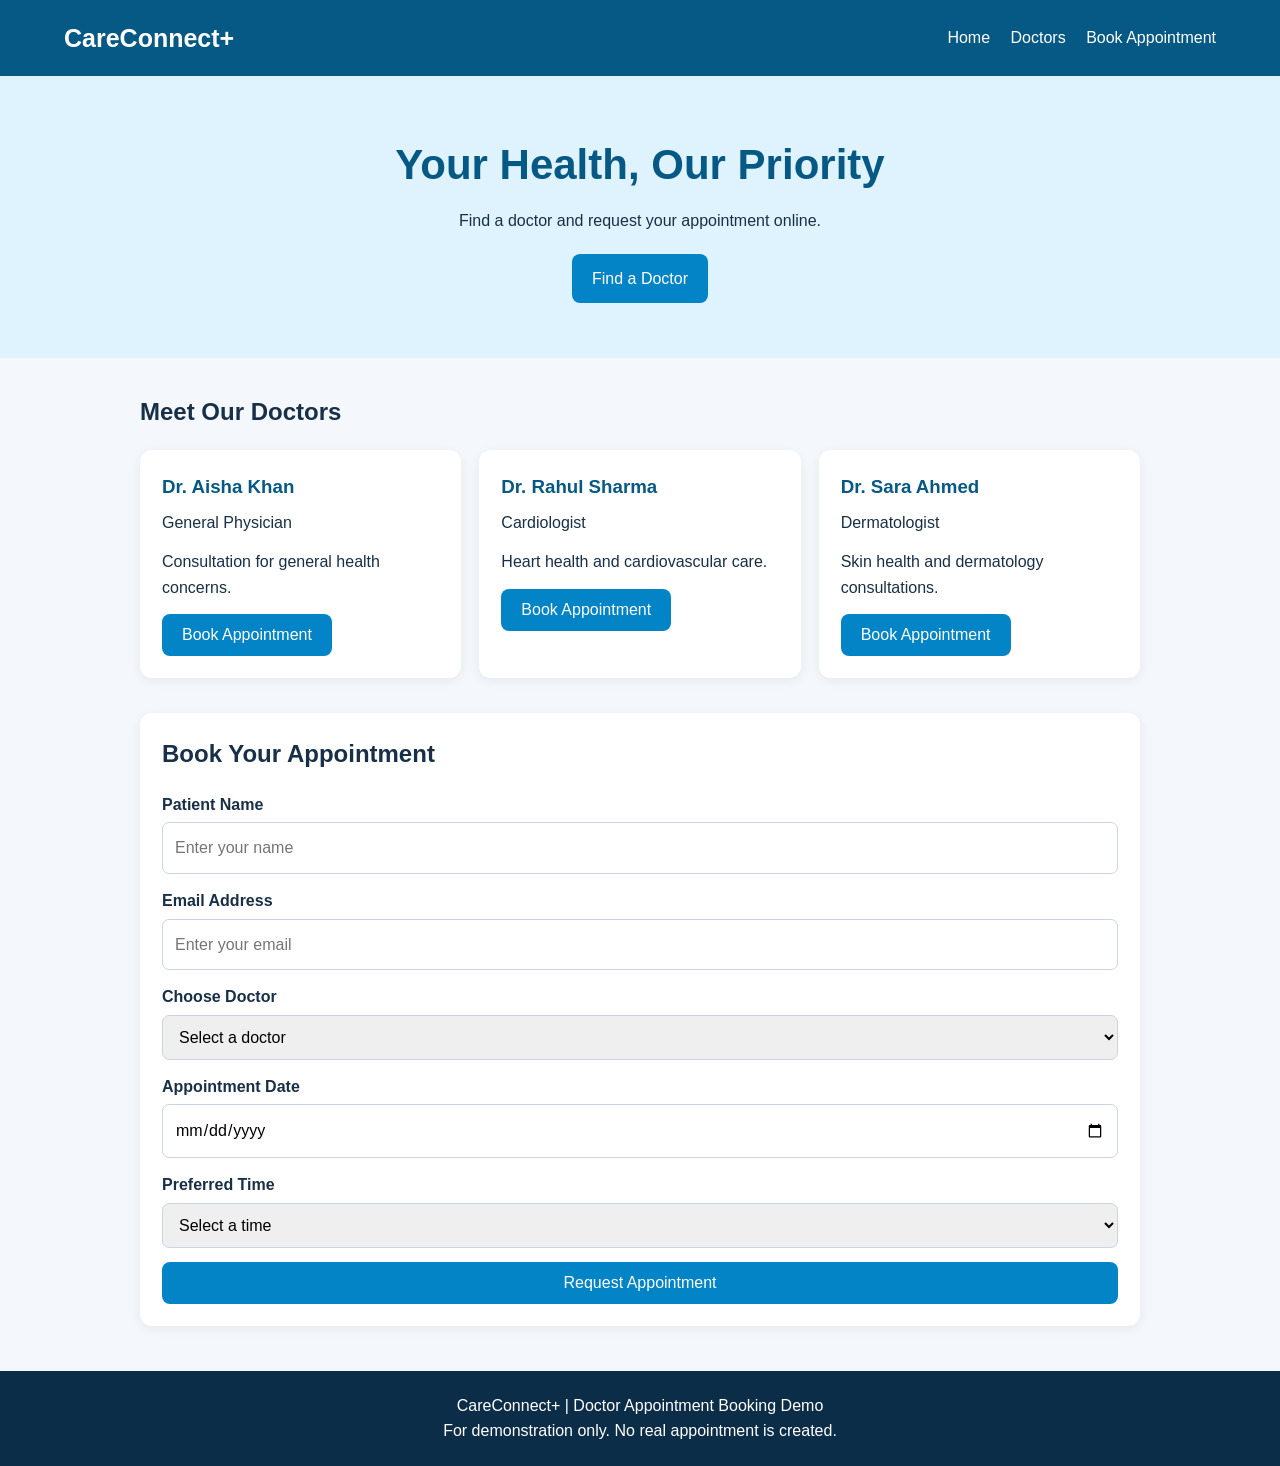
==== doctor-appointment/index.html @ 5c7e3fd3 "Add initial doctor appointment booking HTML" ====
<!DOCTYPE html>
<html lang="en">
<head>
  <meta charset="UTF-8">
  <meta name="viewport" content="width=device-width, initial-scale=1.0">
  <title>CareConnect | Doctor Appointments</title>

  <style>
    * {
      box-sizing: border-box;
      margin: 0;
      padding: 0;
    }

    body {
      font-family: Arial, sans-serif;
      background: #f4f8fc;
      color: #183047;
      line-height: 1.6;
    }

    header {
      background: #075985;
      color: white;
      padding: 18px 5%;
    }

    nav {
      display: flex;
      justify-content: space-between;
      align-items: center;
      gap: 15px;
      flex-wrap: wrap;
    }

    nav h2 {
      font-size: 25px;
    }

    nav a {
      color: white;
      text-decoration: none;
      margin-left: 16px;
    }

    .hero {
      text-align: center;
      padding: 55px 20px;
      background: #dff3ff;
    }

    .hero h1 {
      font-size: clamp(28px, 5vw, 42px);
      color: #075985;
      margin-bottom: 10px;
    }

    .hero p {
      margin-bottom: 20px;
    }

    .btn {
      display: inline-block;
      background: #0284c7;
      color: white;
      padding: 12px 20px;
      border: none;
      border-radius: 8px;
      text-decoration: none;
      cursor: pointer;
      font-size: 16px;
    }

    .container {
      width: min(1000px, 92%);
      margin: 35px auto;
    }

    .container h2 {
      margin-bottom: 18px;
    }

    .doctors {
      display: grid;
      grid-template-columns: repeat(auto-fit, minmax(220px, 1fr));
      gap: 18px;
    }

    .card, .booking {
      background: white;
      padding: 22px;
      border-radius: 12px;
      box-shadow: 0 3px 12px #00000010;
    }

    .card h3 {
      color: #075985;
      margin-bottom: 8px;
    }

    .card p {
      margin-bottom: 14px;
    }

    form {
      display: grid;
      gap: 14px;
    }

    label {
      font-weight: bold;
    }

    input, select, textarea {
      width: 100%;
      padding: 12px;
      border: 1px solid #cbd5e1;
      border-radius: 7px;
      font: inherit;
      margin-top: 5px;
    }

    footer {
      text-align: center;
      padding: 22px;
      background: #0c2d48;
      color: white;
      margin-top: 45px;
    }

    @media (max-width: 600px) {
      nav {
        flex-direction: column;
      }

      nav a {
        margin: 0 6px;
      }

      .hero {
        padding: 40px 16px;
      }

      .container {
        margin: 25px auto;
      }

      .card, .booking {
        padding: 18px;
      }

      .btn {
        width: 100%;
        text-align: center;
      }
    }
  </style>
</head>

<body>
  <header>
    <nav>
      <h2>CareConnect+</h2>
      <div>
        <a href="#home">Home</a>
        <a href="#doctors">Doctors</a>
        <a href="#booking">Book Appointment</a>
      </div>
    </nav>
  </header>

  <section class="hero" id="home">
    <h1>Your Health, Our Priority</h1>
    <p>Find a doctor and request your appointment online.</p>
    <a href="#doctors" class="btn">Find a Doctor</a>
  </section>

  <main>
    <section class="container" id="doctors">
      <h2>Meet Our Doctors</h2>

      <div class="doctors">
        <article class="card">
          <h3>Dr. Aisha Khan</h3>
          <p>General Physician</p>
          <p>Consultation for general health concerns.</p>
          <button class="btn" type="button"
            onclick="chooseDoctor('Dr. Aisha Khan')">
            Book Appointment
          </button>
        </article>

        <article class="card">
          <h3>Dr. Rahul Sharma</h3>
          <p>Cardiologist</p>
          <p>Heart health and cardiovascular care.</p>
          <button class="btn" type="button"
            onclick="chooseDoctor('Dr. Rahul Sharma')">
            Book Appointment
          </button>
        </article>

        <article class="card">
          <h3>Dr. Sara Ahmed</h3>
          <p>Dermatologist</p>
          <p>Skin health and dermatology consultations.</p>
          <button class="btn" type="button"
            onclick="chooseDoctor('Dr. Sara Ahmed')">
            Book Appointment
          </button>
        </article>
      </div>
    </section>

    <section class="container" id="booking">
      <div class="booking">
        <h2>Book Your Appointment</h2>

        <form id="appointmentForm">
          <div>
            <label for="patient">Patient Name</label>
            <input id="patient" type="text"
              placeholder="Enter your name" required>
          </div>

          <div>
            <label for="email">Email Address</label>
            <input id="email" type="email"
              placeholder="Enter your email" required>
          </div>

          <div>
            <label for="doctor">Choose Doctor</label>
            <select id="doctor" required>
              <option value="">Select a doctor</option>
              <option>Dr. Aisha Khan</option>
              <option>Dr. Rahul Sharma</option>
              <option>Dr. Sara Ahmed</option>
            </select>
          </div>

          <div>
            <label for="date">Appointment Date</label>
            <input id="date" type="date" required>
          </div>

          <div>
            <label for="time">Preferred Time</label>
            <select id="time" required>
              <option value="">Select a time</option>
              <option>10:00 AM</option>
              <option>11:00 AM</option>
              <option>2:00 PM</option>
              <option>3:00 PM</option>
            </select>
          </div>

          <button class="btn" type="submit">
            Request Appointment
          </button>
        </form>

        <p id="message" role="status"
          aria-live="polite"></p>
      </div>
    </section>
  </main>

  <footer>
    <p>CareConnect+ | Doctor Appointment Booking Demo</p>
    <p>For demonstration only. No real appointment is created.</p>
  </footer>

  <script>
    const dateInput = document.getElementById("date");
    const today = new Date();
    const localToday = new Date(
      today.getTime() - today.getTimezoneOffset() * 60000
    ).toISOString().split("T")[0];

    dateInput.min = localToday;

    function chooseDoctor(name) {
      document.getElementById("doctor").value = name;
      document.getElementById("booking").scrollIntoView({
        behavior: "smooth"
      });
    }

    document.getElementById("appointmentForm")
      .addEventListener("submit", function(event) {
        event.preventDefault();

        const selectedDate = dateInput.value;

        if (selectedDate < localToday) {
          document.getElementById("message").textContent =
            "Please choose today or a future date.";
          return;
        }

        document.getElementById("message").textContent =
          "Demo request completed! No real appointment has been booked.";

        this.reset();
        dateInput.min = localToday;
      });
  </script>
</body>
</html>
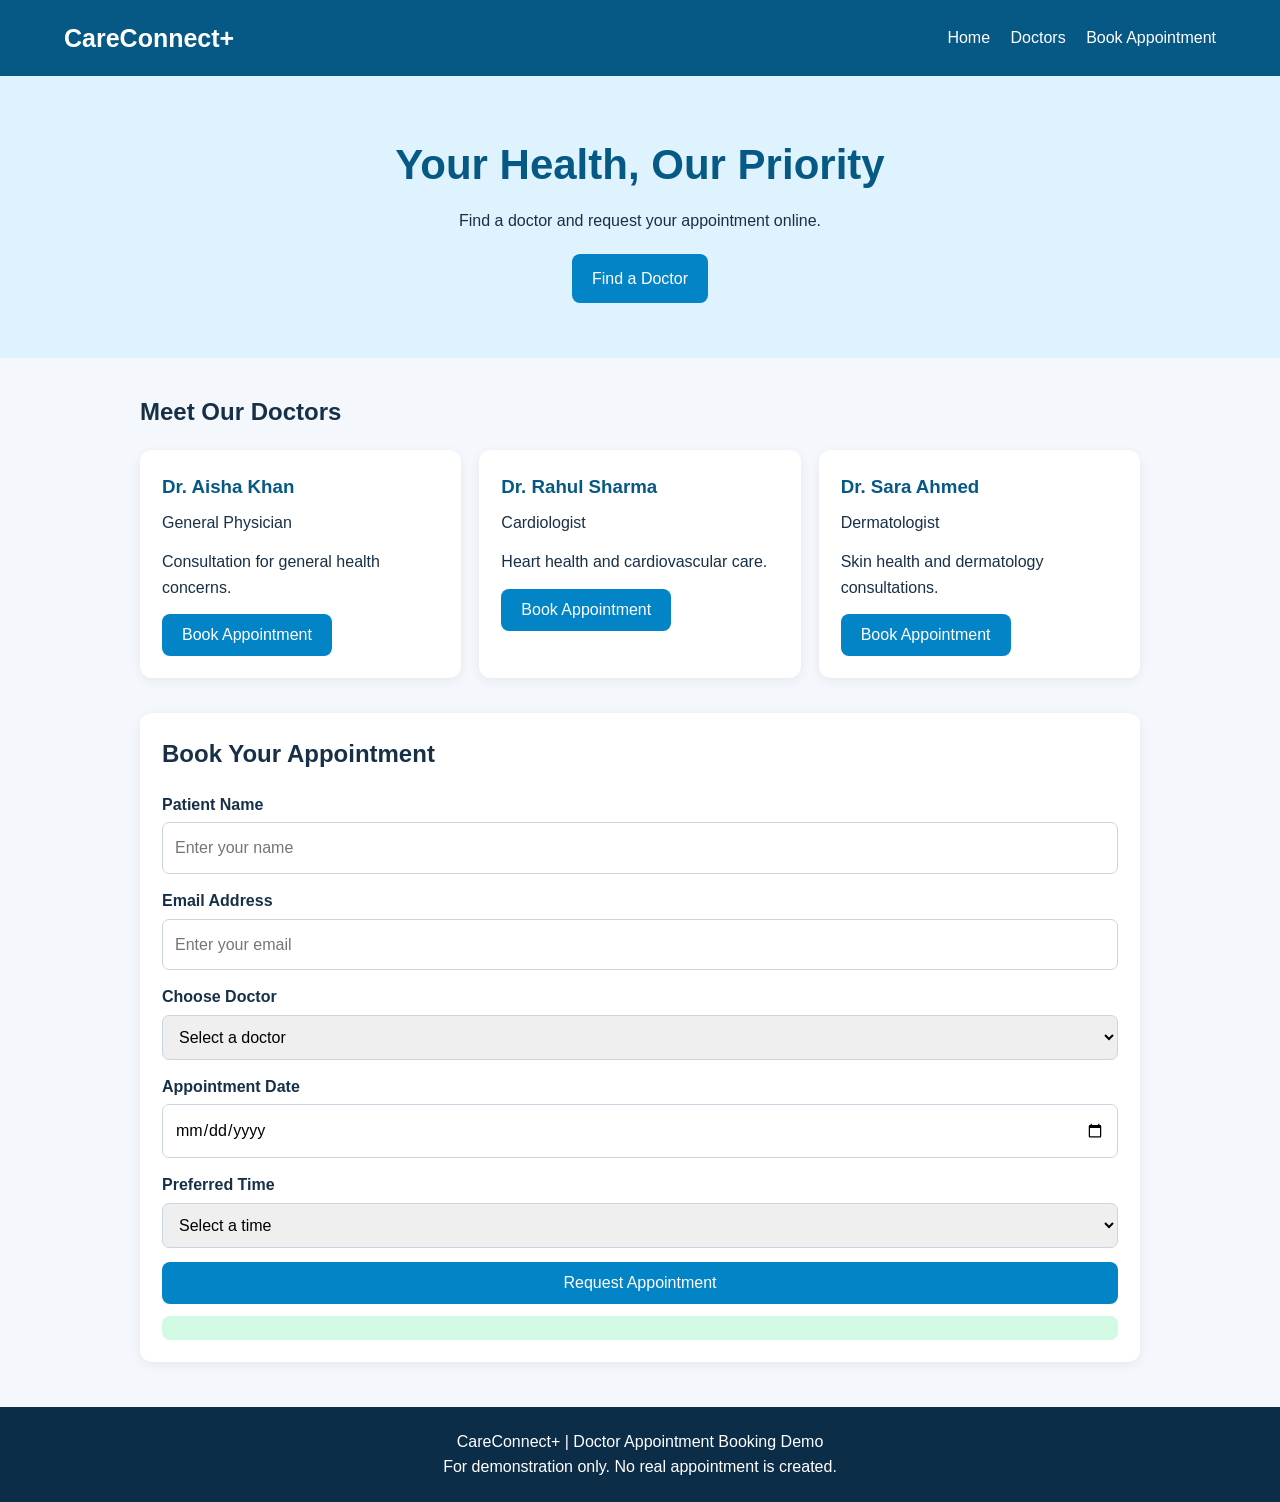
==== commit eac47d0f: "Update index.html" ====
--- a/doctor-appointment/index.html
+++ b/doctor-appointment/index.html
@@ -155,6 +155,15 @@
         text-align: center;
       }
     }
+    #message {
+    margin-top: 12px;
+    padding: 12px;
+    border-radius: 8px;
+    background-color: #d1fae5;
+    color: #065f46;
+    font-weight: 600;
+    text-align: center;
+}
   </style>
 </head>
 
@@ -301,7 +310,7 @@
         }
 
         document.getElementById("message").textContent =
-          "Demo request completed! No real appointment has been booked.";
+    "Thank you! Your demo appointment request has been submitted. No real appointment has been booked.";
 
         this.reset();
         dateInput.min = localToday;
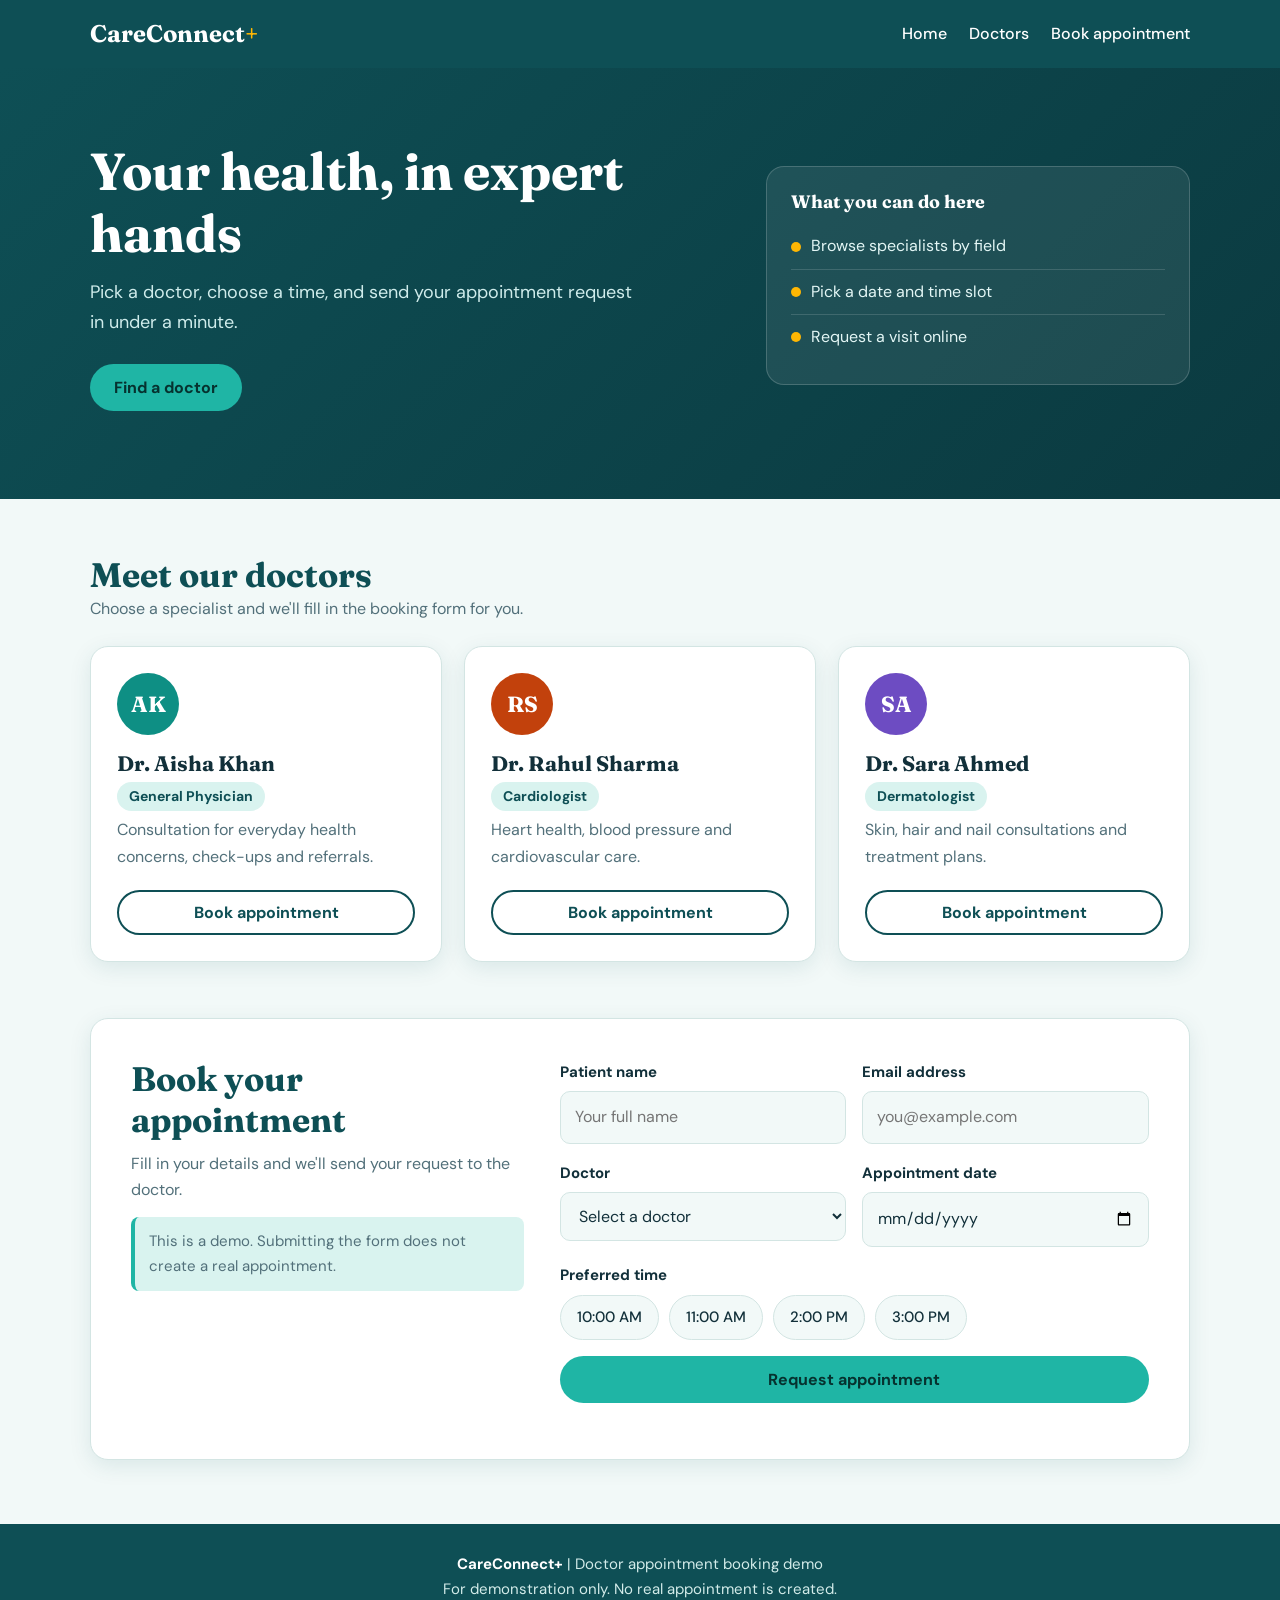
==== commit f9056e41: "Update index.html" ====
--- a/doctor-appointment/index.html
+++ b/doctor-appointment/index.html
@@ -1,320 +1,272 @@
-
 <!DOCTYPE html>
 <html lang="en">
 <head>
-  <meta charset="UTF-8">
-  <meta name="viewport" content="width=device-width, initial-scale=1.0">
-  <title>CareConnect | Doctor Appointments</title>
-
-  <style>
-    * {
-      box-sizing: border-box;
-      margin: 0;
-      padding: 0;
+<meta charset="UTF-8">
+<meta name="viewport" content="width=device-width, initial-scale=1, viewport-fit=cover">
+<title>CareConnect+ | Doctor Appointments</title>
+<link rel="preconnect" href="https://fonts.googleapis.com">
+<link href="https://fonts.googleapis.com/css2?family=Fraunces:wght@600;700&family=DM+Sans:wght@400;500;700&display=swap" rel="stylesheet">
+<style>
+:root{
+  --bg:#f2f9f8; --surface:#ffffff; --ink:#12303a; --muted:#52707a;
+  --brand:#0e4f55; --brand-ink:#ffffff; --accent:#1fb5a5; --accent-soft:#d9f3ef;
+  --warm:#ffb703; --line:#d3e5e3; --ok-bg:#d8f5ea; --ok-ink:#0b5a3e; --err-bg:#fde4e1; --err-ink:#9b2c20;
+  --shadow:0 6px 22px rgba(14,79,85,.10);
+  box-sizing:border-box; padding-top:env(safe-area-inset-top,0px); padding-bottom:env(safe-area-inset-bottom,0px);
+}
+@media (prefers-color-scheme:dark){
+  :root:not([data-theme="light"]){
+    --bg:#0a1b1f; --surface:#112a30; --ink:#e4f2f1; --muted:#9bb8bb;
+    --brand:#16727a; --accent:#3fd4c3; --accent-soft:#16363a; --line:#21454b;
+    --ok-bg:#103c30; --ok-ink:#a6efcf; --err-bg:#451d19; --err-ink:#ffc0b8; --shadow:0 6px 22px rgba(0,0,0,.35);
+  }
+}
+:root[data-theme="dark"]{
+  --bg:#0a1b1f; --surface:#112a30; --ink:#e4f2f1; --muted:#9bb8bb;
+  --brand:#16727a; --accent:#3fd4c3; --accent-soft:#16363a; --line:#21454b;
+  --ok-bg:#103c30; --ok-ink:#a6efcf; --err-bg:#451d19; --err-ink:#ffc0b8; --shadow:0 6px 22px rgba(0,0,0,.35);
+}
+*{box-sizing:border-box;margin:0;padding:0}
+html{scroll-behavior:smooth;scroll-padding-top:calc(76px + env(safe-area-inset-top,0px))}
+body{font-family:"DM Sans",system-ui,Arial,sans-serif;background:var(--bg);color:var(--ink);line-height:1.65}
+h1,h2,h3{font-family:Fraunces,Georgia,serif;line-height:1.2}
+:focus-visible{outline:3px solid var(--warm);outline-offset:3px}
+
+header{position:sticky;top:env(safe-area-inset-top,0px);z-index:10;background:var(--brand);color:var(--brand-ink);padding:14px 5%}
+nav{display:flex;justify-content:space-between;align-items:center;gap:14px;flex-wrap:wrap;max-width:1100px;margin:auto}
+.logo{font-family:Fraunces,Georgia,serif;font-size:24px;font-weight:700}
+.logo span{color:var(--warm)}
+nav a{color:var(--brand-ink);text-decoration:none;margin-left:18px;font-weight:500;padding-bottom:3px;border-bottom:2px solid transparent}
+nav a:hover{border-bottom-color:var(--warm)}
+
+.hero{background:linear-gradient(135deg,var(--brand) 0%,#0b3a40 100%);color:#fff;padding:72px 5% 88px}
+.hero-inner{max-width:1100px;margin:auto;display:grid;grid-template-columns:1.2fr .8fr;gap:40px;align-items:center}
+.hero h1{font-size:clamp(32px,5vw,52px);margin-bottom:14px}
+.hero p{max-width:46ch;color:#cfeceb;margin-bottom:26px;font-size:18px}
+.hero-card{background:rgba(255,255,255,.08);border:1px solid rgba(255,255,255,.18);border-radius:18px;padding:24px}
+.hero-card h3{font-size:18px;margin-bottom:12px}
+.hero-card li{list-style:none;display:flex;gap:10px;align-items:center;padding:9px 0;border-top:1px solid rgba(255,255,255,.14);color:#e3f6f5}
+.hero-card li:first-of-type{border-top:0}
+.dot{width:10px;height:10px;border-radius:50%;background:var(--warm);flex:none}
+
+.btn{display:inline-flex;justify-content:center;align-items:center;background:var(--accent);color:#06322f;padding:13px 24px;border:none;border-radius:999px;text-decoration:none;cursor:pointer;font:700 16px "DM Sans",Arial,sans-serif;transition:transform .15s,box-shadow .15s}
+.btn:hover{transform:translateY(-2px);box-shadow:0 8px 18px rgba(31,181,165,.35)}
+.btn.outline{background:transparent;color:var(--brand);border:2px solid var(--brand);padding:10px 20px}
+.btn.outline:hover{background:var(--brand);color:var(--brand-ink);box-shadow:none}
+
+.container{width:min(1100px,92%);margin:56px auto}
+.section-head{margin-bottom:24px}
+.section-head h2{font-size:clamp(26px,4vw,34px);color:var(--brand)}
+.section-head p{color:var(--muted)}
+:root[data-theme="dark"] .section-head h2{color:var(--accent)}
+@media (prefers-color-scheme:dark){:root:not([data-theme="light"]) .section-head h2{color:var(--accent)}}
+
+.doctors{display:grid;grid-template-columns:repeat(auto-fit,minmax(260px,1fr));gap:22px}
+.card,.booking{background:var(--surface);border:1px solid var(--line);border-radius:18px;box-shadow:var(--shadow)}
+.card{padding:26px;display:flex;flex-direction:column;gap:6px}
+.avatar{width:62px;height:62px;border-radius:50%;display:grid;place-items:center;font:700 22px Fraunces,Georgia,serif;color:#fff;margin-bottom:10px}
+.a1{background:#0e8f84}.a2{background:#c2410c}.a3{background:#6d4cc2}
+.card h3{font-size:21px}
+.tag{align-self:flex-start;background:var(--accent-soft);color:var(--brand);font-size:14px;font-weight:700;padding:3px 12px;border-radius:999px}
+:root[data-theme="dark"] .tag{color:var(--accent)}
+@media (prefers-color-scheme:dark){:root:not([data-theme="light"]) .tag{color:var(--accent)}}
+.card p{color:var(--muted)}
+.card .btn{margin-top:auto}
+.card p+.btn{margin-top:14px}
+
+.booking{padding:clamp(22px,4vw,40px);display:grid;grid-template-columns:.8fr 1.2fr;gap:36px}
+.booking h2{font-size:clamp(26px,4vw,34px);color:var(--brand);margin-bottom:10px}
+:root[data-theme="dark"] .booking h2{color:var(--accent)}
+@media (prefers-color-scheme:dark){:root:not([data-theme="light"]) .booking h2{color:var(--accent)}}
+.booking .side p{color:var(--muted);margin-bottom:14px}
+.note{background:var(--accent-soft);border-left:4px solid var(--accent);padding:12px 14px;border-radius:8px;font-size:15px}
+
+form{display:grid;gap:16px}
+.row{display:grid;grid-template-columns:1fr 1fr;gap:16px}
+label,legend{font-weight:700;font-size:15px}
+input,select{width:100%;padding:12px 14px;border:1.5px solid var(--line);border-radius:10px;font:inherit;margin-top:6px;background:var(--bg);color:var(--ink)}
+input:focus,select:focus{border-color:var(--accent);outline:3px solid var(--accent-soft)}
+fieldset{border:0}
+.slots{display:flex;flex-wrap:wrap;gap:10px;margin-top:8px}
+.slots input{position:absolute;opacity:0;width:1px;height:1px}
+.slots label{font-weight:500;padding:9px 16px;border:1.5px solid var(--line);border-radius:999px;cursor:pointer;background:var(--bg)}
+.slots input:checked+label{background:var(--brand);border-color:var(--brand);color:var(--brand-ink)}
+.slots input:focus-visible+label{outline:3px solid var(--warm);outline-offset:2px}
+
+#message{margin-top:16px;padding:0;border-radius:10px;font-weight:600;text-align:center}
+#message.ok,#message.err{padding:13px 14px}
+#message.ok{background:var(--ok-bg);color:var(--ok-ink)}
+#message.err{background:var(--err-bg);color:var(--err-ink)}
+
+footer{text-align:center;padding:28px 5%;background:var(--brand);color:#d3ecea;margin-top:64px;font-size:15px}
+footer strong{color:#fff}
+
+@media (max-width:820px){
+  .hero-inner,.booking{grid-template-columns:1fr}
+  .hero{padding:52px 5% 64px}
+}
+@media (max-width:600px){
+  nav{flex-direction:column}
+  nav a{margin:0 9px}
+  .row{grid-template-columns:1fr}
+  .hero .btn,form .btn{width:100%}
+}
+@media (prefers-reduced-motion:reduce){html{scroll-behavior:auto}.btn{transition:none}}
+</style>
+</head>
+<body>
+<header>
+  <nav aria-label="Main">
+    <div class="logo">CareConnect<span>+</span></div>
+    <div>
+      <a href="#home">Home</a>
+      <a href="#doctors">Doctors</a>
+      <a href="#booking">Book appointment</a>
+    </div>
+  </nav>
+</header>
+
+<section class="hero" id="home">
+  <div class="hero-inner">
+    <div>
+      <h1>Your health, in expert hands</h1>
+      <p>Pick a doctor, choose a time, and send your appointment request in under a minute.</p>
+      <a href="#doctors" class="btn">Find a doctor</a>
+    </div>
+    <aside class="hero-card" aria-label="Why CareConnect+">
+      <h3>What you can do here</h3>
+      <ul>
+        <li><span class="dot"></span>Browse specialists by field</li>
+        <li><span class="dot"></span>Pick a date and time slot</li>
+        <li><span class="dot"></span>Request a visit online</li>
+      </ul>
+    </aside>
+  </div>
+</section>
+
+<main>
+  <section class="container" id="doctors">
+    <div class="section-head">
+      <h2>Meet our doctors</h2>
+      <p>Choose a specialist and we'll fill in the booking form for you.</p>
+    </div>
+    <div class="doctors">
+      <article class="card">
+        <div class="avatar a1" aria-hidden="true">AK</div>
+        <h3>Dr. Aisha Khan</h3>
+        <span class="tag">General Physician</span>
+        <p>Consultation for everyday health concerns, check-ups and referrals.</p>
+        <button class="btn outline" type="button" onclick="chooseDoctor('Dr. Aisha Khan')">Book appointment</button>
+      </article>
+      <article class="card">
+        <div class="avatar a2" aria-hidden="true">RS</div>
+        <h3>Dr. Rahul Sharma</h3>
+        <span class="tag">Cardiologist</span>
+        <p>Heart health, blood pressure and cardiovascular care.</p>
+        <button class="btn outline" type="button" onclick="chooseDoctor('Dr. Rahul Sharma')">Book appointment</button>
+      </article>
+      <article class="card">
+        <div class="avatar a3" aria-hidden="true">SA</div>
+        <h3>Dr. Sara Ahmed</h3>
+        <span class="tag">Dermatologist</span>
+        <p>Skin, hair and nail consultations and treatment plans.</p>
+        <button class="btn outline" type="button" onclick="chooseDoctor('Dr. Sara Ahmed')">Book appointment</button>
+      </article>
+    </div>
+  </section>
+
+  <section class="container" id="booking">
+    <div class="booking">
+      <div class="side">
+        <h2>Book your appointment</h2>
+        <p>Fill in your details and we'll send your request to the doctor.</p>
+        <p class="note">This is a demo. Submitting the form does not create a real appointment.</p>
+      </div>
+
+      <div>
+        <form id="appointmentForm">
+          <div class="row">
+            <div>
+              <label for="patient">Patient name</label>
+              <input id="patient" type="text" placeholder="Your full name" autocomplete="name" required>
+            </div>
+            <div>
+              <label for="email">Email address</label>
+              <input id="email" type="email" placeholder="you@example.com" autocomplete="email" required>
+            </div>
+          </div>
+
+          <div class="row">
+            <div>
+              <label for="doctor">Doctor</label>
+              <select id="doctor" required>
+                <option value="">Select a doctor</option>
+                <option>Dr. Aisha Khan</option>
+                <option>Dr. Rahul Sharma</option>
+                <option>Dr. Sara Ahmed</option>
+              </select>
+            </div>
+            <div>
+              <label for="date">Appointment date</label>
+              <input id="date" type="date" required>
+            </div>
+          </div>
+
+          <fieldset>
+            <legend>Preferred time</legend>
+            <div class="slots">
+              <input type="radio" name="time" id="t1" value="10:00 AM" required><label for="t1">10:00 AM</label>
+              <input type="radio" name="time" id="t2" value="11:00 AM"><label for="t2">11:00 AM</label>
+              <input type="radio" name="time" id="t3" value="2:00 PM"><label for="t3">2:00 PM</label>
+              <input type="radio" name="time" id="t4" value="3:00 PM"><label for="t4">3:00 PM</label>
+            </div>
+          </fieldset>
+
+          <button class="btn" type="submit">Request appointment</button>
+        </form>
+        <p id="message" role="status" aria-live="polite"></p>
+      </div>
+    </div>
+  </section>
+</main>
+
+<footer>
+  <p><strong>CareConnect+</strong> | Doctor appointment booking demo</p>
+  <p>For demonstration only. No real appointment is created.</p>
+</footer>
+
+<script>
+  const dateInput = document.getElementById("date");
+  const msg = document.getElementById("message");
+  const now = new Date();
+  const localToday = new Date(now.getTime() - now.getTimezoneOffset() * 60000).toISOString().split("T")[0];
+  dateInput.min = localToday;
+
+  function show(text, type) {
+    msg.textContent = text;
+    msg.className = type;
+  }
+
+  function chooseDoctor(name) {
+    document.getElementById("doctor").value = name;
+    document.getElementById("booking").scrollIntoView({ behavior: "smooth" });
+    document.getElementById("patient").focus({ preventScroll: true });
+  }
+
+  document.getElementById("appointmentForm").addEventListener("submit", function (event) {
+    event.preventDefault();
+    if (dateInput.value < localToday) {
+      show("Please choose today or a future date.", "err");
+      return;
     }
-
-    body {
-      font-family: Arial, sans-serif;
-      background: #f4f8fc;
-      color: #183047;
-      line-height: 1.6;
-    }
-
-    header {
-      background: #075985;
-      color: white;
-      padding: 18px 5%;
-    }
-
-    nav {
-      display: flex;
-      justify-content: space-between;
-      align-items: center;
-      gap: 15px;
-      flex-wrap: wrap;
-    }
-
-    nav h2 {
-      font-size: 25px;
-    }
-
-    nav a {
-      color: white;
-      text-decoration: none;
-      margin-left: 16px;
-    }
-
-    .hero {
-      text-align: center;
-      padding: 55px 20px;
-      background: #dff3ff;
-    }
-
-    .hero h1 {
-      font-size: clamp(28px, 5vw, 42px);
-      color: #075985;
-      margin-bottom: 10px;
-    }
-
-    .hero p {
-      margin-bottom: 20px;
-    }
-
-    .btn {
-      display: inline-block;
-      background: #0284c7;
-      color: white;
-      padding: 12px 20px;
-      border: none;
-      border-radius: 8px;
-      text-decoration: none;
-      cursor: pointer;
-      font-size: 16px;
-    }
-
-    .container {
-      width: min(1000px, 92%);
-      margin: 35px auto;
-    }
-
-    .container h2 {
-      margin-bottom: 18px;
-    }
-
-    .doctors {
-      display: grid;
-      grid-template-columns: repeat(auto-fit, minmax(220px, 1fr));
-      gap: 18px;
-    }
-
-    .card, .booking {
-      background: white;
-      padding: 22px;
-      border-radius: 12px;
-      box-shadow: 0 3px 12px #00000010;
-    }
-
-    .card h3 {
-      color: #075985;
-      margin-bottom: 8px;
-    }
-
-    .card p {
-      margin-bottom: 14px;
-    }
-
-    form {
-      display: grid;
-      gap: 14px;
-    }
-
-    label {
-      font-weight: bold;
-    }
-
-    input, select, textarea {
-      width: 100%;
-      padding: 12px;
-      border: 1px solid #cbd5e1;
-      border-radius: 7px;
-      font: inherit;
-      margin-top: 5px;
-    }
-
-    footer {
-      text-align: center;
-      padding: 22px;
-      background: #0c2d48;
-      color: white;
-      margin-top: 45px;
-    }
-
-    @media (max-width: 600px) {
-      nav {
-        flex-direction: column;
-      }
-
-      nav a {
-        margin: 0 6px;
-      }
-
-      .hero {
-        padding: 40px 16px;
-      }
-
-      .container {
-        margin: 25px auto;
-      }
-
-      .card, .booking {
-        padding: 18px;
-      }
-
-      .btn {
-        width: 100%;
-        text-align: center;
-      }
-    }
-    #message {
-    margin-top: 12px;
-    padding: 12px;
-    border-radius: 8px;
-    background-color: #d1fae5;
-    color: #065f46;
-    font-weight: 600;
-    text-align: center;
-}
-  </style>
-</head>
-
-<body>
-  <header>
-    <nav>
-      <h2>CareConnect+</h2>
-      <div>
-        <a href="#home">Home</a>
-        <a href="#doctors">Doctors</a>
-        <a href="#booking">Book Appointment</a>
-      </div>
-    </nav>
-  </header>
-
-  <section class="hero" id="home">
-    <h1>Your Health, Our Priority</h1>
-    <p>Find a doctor and request your appointment online.</p>
-    <a href="#doctors" class="btn">Find a Doctor</a>
-  </section>
-
-  <main>
-    <section class="container" id="doctors">
-      <h2>Meet Our Doctors</h2>
-
-      <div class="doctors">
-        <article class="card">
-          <h3>Dr. Aisha Khan</h3>
-          <p>General Physician</p>
-          <p>Consultation for general health concerns.</p>
-          <button class="btn" type="button"
-            onclick="chooseDoctor('Dr. Aisha Khan')">
-            Book Appointment
-          </button>
-        </article>
-
-        <article class="card">
-          <h3>Dr. Rahul Sharma</h3>
-          <p>Cardiologist</p>
-          <p>Heart health and cardiovascular care.</p>
-          <button class="btn" type="button"
-            onclick="chooseDoctor('Dr. Rahul Sharma')">
-            Book Appointment
-          </button>
-        </article>
-
-        <article class="card">
-          <h3>Dr. Sara Ahmed</h3>
-          <p>Dermatologist</p>
-          <p>Skin health and dermatology consultations.</p>
-          <button class="btn" type="button"
-            onclick="chooseDoctor('Dr. Sara Ahmed')">
-            Book Appointment
-          </button>
-        </article>
-      </div>
-    </section>
-
-    <section class="container" id="booking">
-      <div class="booking">
-        <h2>Book Your Appointment</h2>
-
-        <form id="appointmentForm">
-          <div>
-            <label for="patient">Patient Name</label>
-            <input id="patient" type="text"
-              placeholder="Enter your name" required>
-          </div>
-
-          <div>
-            <label for="email">Email Address</label>
-            <input id="email" type="email"
-              placeholder="Enter your email" required>
-          </div>
-
-          <div>
-            <label for="doctor">Choose Doctor</label>
-            <select id="doctor" required>
-              <option value="">Select a doctor</option>
-              <option>Dr. Aisha Khan</option>
-              <option>Dr. Rahul Sharma</option>
-              <option>Dr. Sara Ahmed</option>
-            </select>
-          </div>
-
-          <div>
-            <label for="date">Appointment Date</label>
-            <input id="date" type="date" required>
-          </div>
-
-          <div>
-            <label for="time">Preferred Time</label>
-            <select id="time" required>
-              <option value="">Select a time</option>
-              <option>10:00 AM</option>
-              <option>11:00 AM</option>
-              <option>2:00 PM</option>
-              <option>3:00 PM</option>
-            </select>
-          </div>
-
-          <button class="btn" type="submit">
-            Request Appointment
-          </button>
-        </form>
-
-        <p id="message" role="status"
-          aria-live="polite"></p>
-      </div>
-    </section>
-  </main>
-
-  <footer>
-    <p>CareConnect+ | Doctor Appointment Booking Demo</p>
-    <p>For demonstration only. No real appointment is created.</p>
-  </footer>
-
-  <script>
-    const dateInput = document.getElementById("date");
-    const today = new Date();
-    const localToday = new Date(
-      today.getTime() - today.getTimezoneOffset() * 60000
-    ).toISOString().split("T")[0];
-
+    const name = document.getElementById("patient").value.trim();
+    const doctor = document.getElementById("doctor").value;
+    const time = this.elements["time"].value;
+    show("Thanks, " + name + "! Your request for " + doctor + " on " + dateInput.value + " at " + time +
+      " was submitted. This is a demo, so no real appointment was booked.", "ok");
+    this.reset();
     dateInput.min = localToday;
-
-    function chooseDoctor(name) {
-      document.getElementById("doctor").value = name;
-      document.getElementById("booking").scrollIntoView({
-        behavior: "smooth"
-      });
-    }
-
-    document.getElementById("appointmentForm")
-      .addEventListener("submit", function(event) {
-        event.preventDefault();
-
-        const selectedDate = dateInput.value;
-
-        if (selectedDate < localToday) {
-          document.getElementById("message").textContent =
-            "Please choose today or a future date.";
-          return;
-        }
-
-        document.getElementById("message").textContent =
-    "Thank you! Your demo appointment request has been submitted. No real appointment has been booked.";
-
-        this.reset();
-        dateInput.min = localToday;
-      });
-  </script>
+  });
+</script>
 </body>
 </html>
